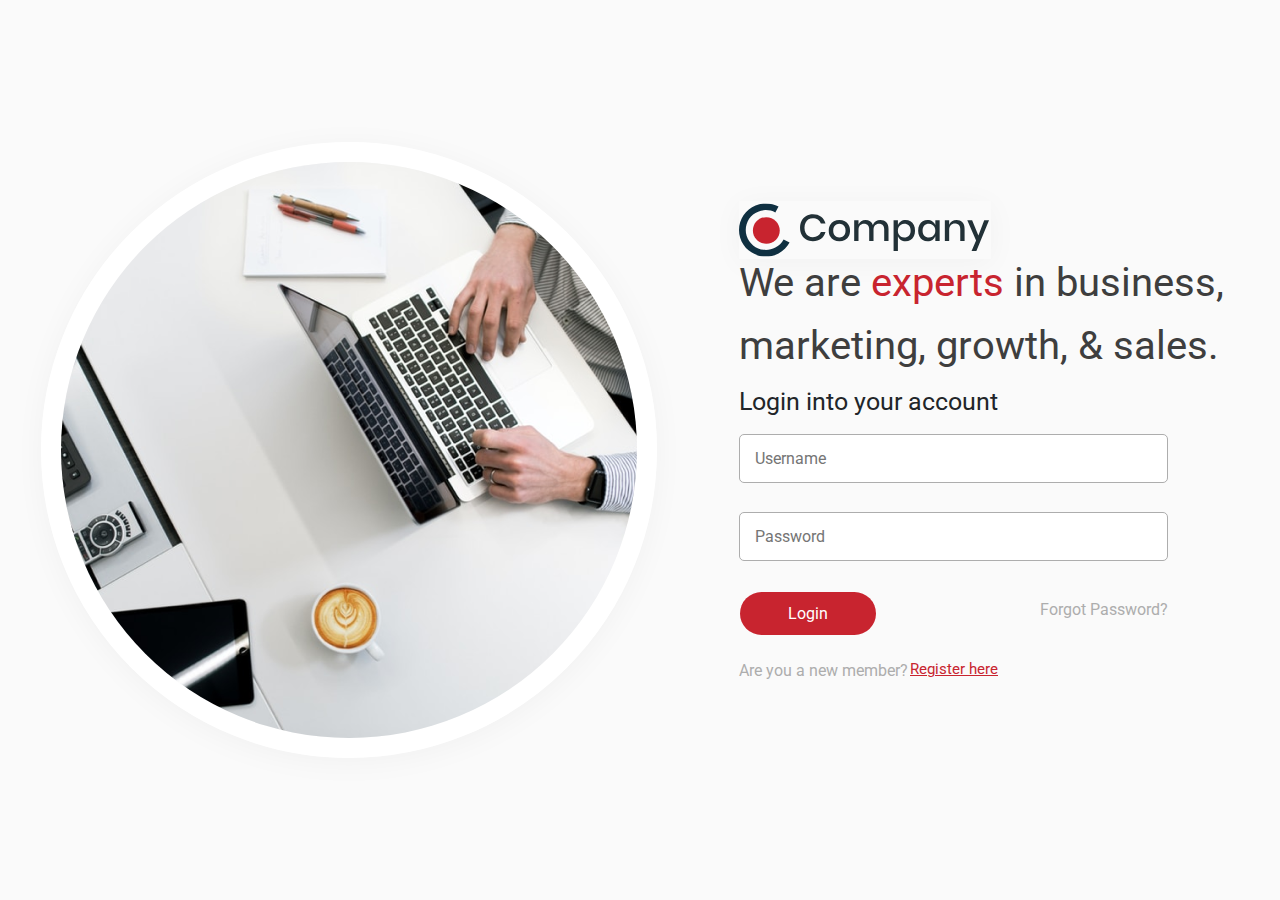
==== HTML Training Assignment/index.html @ 4a42f232 "few changes" ====
<!DOCTYPE html>
<html lang="en">
<head>
    <meta charset="UTF-8">
    <meta http-equiv="X-UA-Compatible" content="IE=edge">
    <meta name="viewport" content="width=device-width, initial-scale=1.0">
    <title>Login</title>
    <link rel="stylesheet" href="./css/bootstrap.min.css">
    <link rel="stylesheet" href="./css/style.css">
</head>
<body>
    <div class="landing_page">
    <section class="hero">
        <img src="./images/hero-image.png" alt="hero_image"  class="hero_image">
    </section>
    <section class="info">
        <div class="desc">
            <!-- <header class="heading_wrapper"> -->
                <img src="./images/header-logo.svg" alt="header logo" class="header_image">
                <div class="header_desc">
                    <p class="line">We are <span>experts</span> in business, </p>
                    <p class="line">marketing, growth, & sales.</p>
                </div>
                <p>Login into your account</p>
            <!-- </header> -->
        </div>
        <form class="login">
                <input type="text" name="username" placeholder="Username" />
                <input type="password" name="password" placeholder="Password" />
                <div class="button_wrapper">
                    <button type="submit" class="btn btn_login" >Login</button>
                    <p>Forgot Password?</p>
                </div> 
            <div class="register">
                <p>Are you a new member?</p>
                <a href="#">Register here</a>
            </div>
        </form>
    </section>
</div>
</body>
</html>
---- HTML Training Assignment/css/style.css ----
@import url('https://fonts.googleapis.com/css2?family=Roboto:wght@300;400;500;900&display=swap');

* {
    margin: 0;
    padding: 0;
    box-sizing: border-box;
    font-family: 'Roboto', sans-serif;
    }

body {
    background: #FAFAFA 0% 0% no-repeat padding-box;
    opacity: 1;
    min-height: 100vh;
    display: flex;
    justify-content: center;
    align-items: center;
}

img {
    cursor: pointer;
}

.landing_page {
    max-width: 1560px;
    min-height: 720px;
    display: flex;
    justify-content: space-around;
    align-items: center;
    flex:1;
}

.hero_image {
    box-shadow: 0px 4px 31px #0000000A;
    border: 20px solid #FFFFFF;
    opacity: 1;
    border-radius: 50%;
}

.info {
    display: flex;
    flex-direction: column;
    width: 500px;
}

.info .desc, .info .login {
    height: 50%;
    display: flex;
    flex-direction: column;
    align-items: flex-start;
    justify-content: space-between;
}



.info .desc  .header_image {
    width: 252px;
    height: 58px;
    box-shadow: 0px 4px 31px #0000000A;
}

.info .desc  .header_desc {
    display: flex;
    width: 500px;
    flex-direction: column;
}

.info .desc .header_desc .line {
    font: normal normal 300 40px/47px Roboto;
    font-weight: 400;
    letter-spacing: 0px;
    color: #3E3E3E;
    opacity: 1;
}

.info .desc  .header_desc .line span {
    color: #C8242F;
}

.info .desc p {
    font: normal normal normal 25px/33px Roboto;
}


.info .login  input {
    width: 429px;
    height: 49px;
    background: #FFFFFF 0% 0% no-repeat padding-box;
    border: 1px solid #ADADAD;  
    border-radius: 5px;
    padding-left: 14.5px;
}

.info .login  input[type='text'] {
    margin-bottom: 29px;
}

.info .login .button_wrapper {
    display: flex;
    justify-content: space-between;
    width: 429px;
}

.info .login .button_wrapper .btn_login {
    width: 138px;
    height: 45px;
    background: #C8242F 0% 0% no-repeat padding-box;
    border-radius: 23px;
    margin-top: 30.5px;
    margin-bottom: 23.13px;
    font: normal normal medium 18px/24px Roboto;
letter-spacing: 0px;
color: #FFFFFF;
}

.info .login .button_wrapper p {
    margin-top: auto;
    margin-bottom: auto;
    letter-spacing: 0px;
    color: #ADADAD;
}

.info .login .register {
    display: flex;
}


.info .login .register p {
    letter-spacing: 0px;
    color: #ADADAD;
    padding-right: 2px;
}

.info .login .register a {
    font: normal normal normal 15px/20px Roboto;
    letter-spacing: 0px;
    color: #C8242F;
}

/* Note :
1. change svg background to  #FAFAFA;
*/
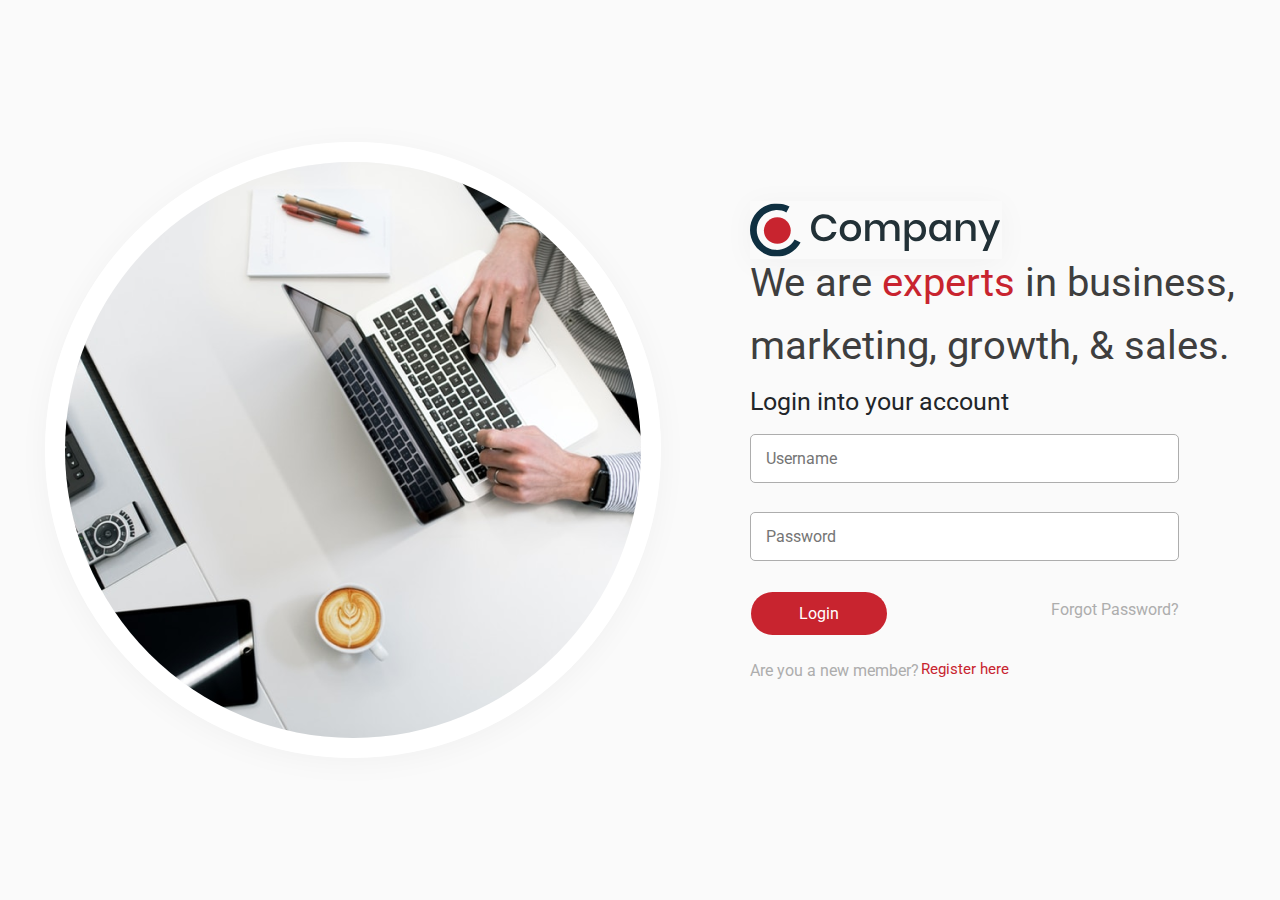
==== commit 353ae496: "login page responsive" ====
--- a/HTML Training Assignment/index.html
+++ b/HTML Training Assignment/index.html
@@ -1,42 +1,50 @@
 <!DOCTYPE html>
 <html lang="en">
-<head>
-    <meta charset="UTF-8">
-    <meta http-equiv="X-UA-Compatible" content="IE=edge">
-    <meta name="viewport" content="width=device-width, initial-scale=1.0">
+  <head>
+    <meta charset="UTF-8" />
+    <meta http-equiv="X-UA-Compatible" content="IE=edge" />
+    <meta name="viewport" content="width=device-width, initial-scale=1.0" />
     <title>Login</title>
-    <link rel="stylesheet" href="./css/bootstrap.min.css">
-    <link rel="stylesheet" href="./css/style.css">
-</head>
-<body>
+    <link rel="stylesheet" href="./css/bootstrap.min.css" />
+    <link rel="stylesheet" href="./css/style.css" />
+  </head>
+  <body>
     <div class="landing_page">
-    <section class="hero">
-        <img src="./images/hero-image.png" alt="hero_image"  class="hero_image">
-    </section>
-    <section class="info">
+      <section class="hero">
+        <img
+          src="./images/hero-image.png"
+          alt="hero_image"
+          class="hero_image"
+        />
+      </section>
+      <section class="info">
         <div class="desc">
-            <!-- <header class="heading_wrapper"> -->
-                <img src="./images/header-logo.svg" alt="header logo" class="header_image">
-                <div class="header_desc">
-                    <p class="line">We are <span>experts</span> in business, </p>
-                    <p class="line">marketing, growth, & sales.</p>
-                </div>
-                <p>Login into your account</p>
-            <!-- </header> -->
+          <!-- <header class="heading_wrapper"> -->
+          <img
+            src="./images/header-logo.svg"
+            alt="header logo"
+            class="img-fluid header_image"
+          />
+          <div class="header_desc">
+            <p class="line">We are <span>experts</span> in business,</p>
+            <p class="line">marketing, growth, & sales.</p>
+          </div>
+          <p>Login into your account</p>
+          <!-- </header> -->
         </div>
         <form class="login">
-                <input type="text" name="username" placeholder="Username" />
-                <input type="password" name="password" placeholder="Password" />
-                <div class="button_wrapper">
-                    <button type="submit" class="btn btn_login" >Login</button>
-                    <p>Forgot Password?</p>
-                </div> 
-            <div class="register">
-                <p>Are you a new member?</p>
-                <a href="#">Register here</a>
-            </div>
+          <input type="text" name="username" placeholder="Username" />
+          <input type="password" name="password" placeholder="Password" />
+          <div class="button_wrapper">
+            <button type="submit" class="btn btn_login">Login</button>
+            <p>Forgot Password?</p>
+          </div>
+          <div class="register">
+            <p>Are you a new member?</p>
+            <a href="#">Register here</a>
+          </div>
         </form>
-    </section>
-</div>
-</body>
-</html>+      </section>
+    </div>
+  </body>
+</html>
--- a/HTML Training Assignment/css/style.css
+++ b/HTML Training Assignment/css/style.css
@@ -1,141 +1,850 @@
-@import url('https://fonts.googleapis.com/css2?family=Roboto:wght@300;400;500;900&display=swap');
+@import url("https://fonts.googleapis.com/css2?family=Roboto:wght@300;400;500;900&display=swap");
 
 * {
-    margin: 0;
-    padding: 0;
-    box-sizing: border-box;
-    font-family: 'Roboto', sans-serif;
-    }
+  margin: 0;
+  padding: 0;
+  box-sizing: border-box;
+  font-family: "Roboto", sans-serif;
+}
+
+*::before,
+*::after {
+  box-sizing: border-box;
+}
 
 body {
-    background: #FAFAFA 0% 0% no-repeat padding-box;
-    opacity: 1;
-    min-height: 100vh;
-    display: flex;
+  background: #fafafa 0% 0% no-repeat padding-box;
+  opacity: 1;
+  min-height: 100vh;
+  display: flex;
+  justify-content: center;
+  align-items: center;
+}
+
+img {
+  cursor: pointer;
+}
+
+ul > li {
+  list-style-type: none;
+}
+
+a {
+  text-decoration: none;
+  color: #000000;
+}
+
+.landing_page {
+  max-width: 1560px;
+  min-height: 720px;
+  display: flex;
+  justify-content: space-around;
+  align-items: center;
+  flex-basis: 100%;
+  /* flex: 1; */
+  /* flex-wrap: wrap; */
+}
+
+.hero_image {
+  box-shadow: 0px 4px 31px #0000000a;
+  border: 20px solid #ffffff;
+  opacity: 1;
+  border-radius: 50%;
+}
+
+.info {
+  display: flex;
+  flex-direction: column;
+  width: fit-content;
+}
+
+.info .desc,
+.info .login {
+  height: 50%;
+  display: flex;
+  flex-direction: column;
+  align-items: flex-start;
+  justify-content: space-between;
+}
+
+.info .desc .header_image {
+  width: 252px;
+  height: 58px;
+  box-shadow: 0px 4px 31px #0000000a;
+}
+
+.info .desc .header_desc {
+  display: flex;
+  width: fit-content;
+  flex-direction: column;
+}
+
+.info .desc .header_desc .line {
+  font: normal normal 300 40px/47px Roboto;
+  font-weight: 400;
+  letter-spacing: 0px;
+  color: #3e3e3e;
+  opacity: 1;
+}
+
+.info .desc .header_desc .line span {
+  color: #c8242f;
+}
+
+.info .desc p {
+  font: normal normal normal 25px/33px Roboto;
+}
+
+.info .login input {
+  width: 429px;
+  height: 49px;
+  background: #ffffff 0% 0% no-repeat padding-box;
+  border: 1px solid #adadad;
+  border-radius: 5px;
+  padding-left: 14.5px;
+}
+
+.info .login input[type="text"] {
+  margin-bottom: 29px;
+}
+
+.info .login .button_wrapper {
+  display: flex;
+  justify-content: space-between;
+  width: 429px;
+}
+
+.info .login .button_wrapper .btn_login {
+  width: 138px;
+  height: 45px;
+  background: #c8242f 0% 0% no-repeat padding-box;
+  border-radius: 23px;
+  margin-top: 30.5px;
+  margin-bottom: 23.13px;
+  font: normal normal medium 18px/24px Roboto;
+  letter-spacing: 0px;
+  color: #ffffff;
+}
+
+.info .login .button_wrapper p {
+  margin-top: auto;
+  margin-bottom: auto;
+  letter-spacing: 0px;
+  color: #adadad;
+}
+
+.info .login .register {
+  display: flex;
+}
+
+.info .login .register p {
+  letter-spacing: 0px;
+  color: #adadad;
+  padding-right: 2px;
+}
+
+.info .login .register a {
+  font: normal normal normal 15px/20px Roboto;
+  letter-spacing: 0px;
+  color: #c8242f;
+}
+
+/* MEDIA QUERY */
+@media screen and (width<=1160px) {
+  .hero_image {
+    width: 476px;
+  }
+
+  .header_image {
+    width: 200px;
+  }
+  .info .desc .header_desc .line {
+    font-size: 30px;
+  }
+  .info .login input,
+  .info .login .button_wrapper {
+    width: 390px;
+  }
+}
+
+@media screen and (696px<=width<895px) {
+  .hero_image {
+    width: 376px;
+  }
+
+  .info .desc .header_image {
+    width: 100px;
+  }
+
+  .info .desc .header_desc .line,
+  .info .desc .header_desc > p {
+    font-size: 22px;
+    line-height: 1;
+  }
+
+  .info .login input,
+  .info .login .button_wrapper {
+    width: 290px;
+  }
+}
+
+@media screen and (width<696px) {
+  .landing_page {
+    margin-top: 8px;
+    flex-direction: column;
     justify-content: center;
     align-items: center;
-}
-
-img {
-    cursor: pointer;
-}
-
-.landing_page {
-    max-width: 1560px;
-    min-height: 720px;
-    display: flex;
-    justify-content: space-around;
+    gap: 16px;
+  }
+  .hero_image {
+    width: 276px;
+  }
+  .info .desc .header_image {
+    width: 100px;
+  }
+  .info .desc {
+    justify-content: center;
     align-items: center;
-    flex:1;
-}
-
-.hero_image {
-    box-shadow: 0px 4px 31px #0000000A;
-    border: 20px solid #FFFFFF;
-    opacity: 1;
-    border-radius: 50%;
-}
-
-.info {
-    display: flex;
-    flex-direction: column;
-    width: 500px;
-}
-
-.info .desc, .info .login {
-    height: 50%;
-    display: flex;
-    flex-direction: column;
-    align-items: flex-start;
-    justify-content: space-between;
-}
-
-
-
-.info .desc  .header_image {
-    width: 252px;
-    height: 58px;
-    box-shadow: 0px 4px 31px #0000000A;
-}
-
-.info .desc  .header_desc {
-    display: flex;
-    width: 500px;
-    flex-direction: column;
-}
-
-.info .desc .header_desc .line {
-    font: normal normal 300 40px/47px Roboto;
-    font-weight: 400;
-    letter-spacing: 0px;
-    color: #3E3E3E;
-    opacity: 1;
-}
-
-.info .desc  .header_desc .line span {
-    color: #C8242F;
-}
-
-.info .desc p {
-    font: normal normal normal 25px/33px Roboto;
-}
-
-
-.info .login  input {
-    width: 429px;
-    height: 49px;
-    background: #FFFFFF 0% 0% no-repeat padding-box;
-    border: 1px solid #ADADAD;  
-    border-radius: 5px;
-    padding-left: 14.5px;
-}
-
-.info .login  input[type='text'] {
-    margin-bottom: 29px;
-}
-
-.info .login .button_wrapper {
-    display: flex;
-    justify-content: space-between;
-    width: 429px;
-}
-
-.info .login .button_wrapper .btn_login {
-    width: 138px;
-    height: 45px;
-    background: #C8242F 0% 0% no-repeat padding-box;
-    border-radius: 23px;
-    margin-top: 30.5px;
-    margin-bottom: 23.13px;
-    font: normal normal medium 18px/24px Roboto;
-letter-spacing: 0px;
-color: #FFFFFF;
-}
-
-.info .login .button_wrapper p {
-    margin-top: auto;
-    margin-bottom: auto;
-    letter-spacing: 0px;
-    color: #ADADAD;
-}
-
-.info .login .register {
-    display: flex;
-}
-
-
-.info .login .register p {
-    letter-spacing: 0px;
-    color: #ADADAD;
-    padding-right: 2px;
-}
-
-.info .login .register a {
-    font: normal normal normal 15px/20px Roboto;
-    letter-spacing: 0px;
-    color: #C8242F;
-}
-
-/* Note :
-1. change svg background to  #FAFAFA;
-*/
+  }
+  .info .desc .header_desc .line,
+  .info .desc .header_desc > p {
+    font-size: 22px;
+    line-height: 1;
+  }
+  .info .login input,
+  .info .login .button_wrapper {
+    width: 290px;
+  }
+}
+
+/* CSS3 - dashboard.html */
+.dashboard_page {
+  display: grid;
+  grid-template-columns: 242px auto;
+  background-color: #ffffff;
+  column-gap: 25px;
+  max-width: 1560px;
+  margin: auto;
+}
+
+.dashboard_page .nav {
+  grid-column: auto / span 2;
+  display: flex;
+  justify-content: space-between;
+  height: 80px;
+  background-color: #ffffff;
+  /* border: 1px solid red; */
+}
+/* 
+.dashboard_page .nav > * {
+    border: 1px solid blue;
+} */
+
+.dashboard_page .nav .nav_left {
+  display: flex;
+  justify-content: space-around;
+  align-items: center;
+  width: 242px;
+}
+
+.dashboard_page .nav .nav_left .img_menubar {
+  width: 24px;
+  height: 24px;
+}
+
+.dashboard_page .nav .nav_left .img_header_logo {
+  width: 142px;
+  height: 30px;
+}
+
+.dashboard_page .nav .nav_middle {
+  display: flex;
+  flex: 8 0 auto;
+  justify-content: space-between;
+  align-items: center;
+  padding-left: 31.67px;
+  padding-right: 21.06px;
+}
+
+.dashboard_page .nav .nav_middle .img_search {
+  width: 24px;
+  height: 24px;
+}
+
+.dashboard_page .nav .nav_middle .searchbox {
+  font: normal normal normal 16px/21px Roboto;
+  letter-spacing: 0px;
+  color: #000000;
+  margin-left: 4px;
+  border: none;
+  outline: none;
+}
+
+.dashboard_page .nav .nav_middle .img_alert {
+  width: 24px;
+  height: 24px;
+}
+
+.dashboard_page .nav .nav_right {
+  display: flex;
+  flex: 1 0 auto;
+  justify-content: center;
+  align-items: center;
+}
+
+.nav_right > * {
+  padding-right: 8px;
+}
+
+.dashboard_page .nav .nav_right p {
+  font: normal normal normal 16px/21px Roboto;
+  letter-spacing: 0px;
+  align-self: baseline;
+  margin-top: auto;
+  margin-bottom: auto;
+  color: #000000;
+}
+
+/* Sidebar css */
+.dashboard_page .sidebar {
+  margin-left: 30px;
+}
+
+.dashboard_page .sidebar .sidebar_item p img {
+  width: 15px;
+  height: 15px;
+  margin-right: 12px;
+}
+
+.dashboard_page .sidebar .sidebar_item p {
+  font: normal normal normal 16px/21px Roboto;
+  letter-spacing: 0px;
+  color: #3e3e3e;
+  width: 183px;
+  height: 43px;
+  display: flex;
+  align-items: center;
+  padding-left: 14px;
+}
+
+.dashboard_page .sidebar .sidebar_item_1 {
+  background-color: #fff3f4;
+  border-radius: 5px;
+  font: normal normal normal 16px/21px Roboto;
+  letter-spacing: 0px;
+  cursor: pointer;
+}
+
+.dashboard_page .sidebar .sidebar_item_1 > p {
+  color: #c8242f;
+}
+
+/* dashboard_content css */
+.dashboard_page .dashboard_content {
+  display: flex;
+  flex-direction: column;
+  background: #fafafa 0% 0% no-repeat padding-box;
+  padding-left: 52px;
+}
+
+.dashboard_page .dashboard_content > * {
+  padding: 15.75px 0;
+}
+
+.dashboard_page .dashboard_content .dashboard_header h3 {
+  font: normal normal medium 30px/39px Roboto;
+  letter-spacing: 0px;
+  color: #000000;
+}
+
+/* sales-cards css */
+.dashboard_page .dashboard_content .sales_cards {
+  display: grid;
+  grid-template-columns: repeat(5, 1fr);
+  /* grid-column-gap: 16px; */
+}
+
+.dashboard_page .dashboard_content .sales_cards .card_item {
+  display: flex;
+  justify-content: space-evenly;
+  align-items: center;
+  background: #ffffff 0% 0% no-repeat padding-box;
+  border-radius: 5px;
+  margin: 0 15px;
+
+  width: 219px;
+  height: 116px;
+}
+
+.dashboard_page .dashboard_content .sales_cards .card_item_1 {
+  margin-left: 0;
+}
+
+.dashboard_page .dashboard_content .sales_cards .div_right .number_of_products {
+  font: normal normal medium 25px/33px Roboto;
+  font-size: 25px;
+  font-weight: 500;
+  letter-spacing: 0px;
+  width: 57px;
+  height: 33px;
+  text-align: left;
+  letter-spacing: 0px;
+  color: #3e3e3e;
+}
+
+.dashboard_page .dashboard_content .sales_cards .card_item img {
+  width: 33px;
+  height: 33px;
+}
+
+/* graph css */
+.dashboard_page .charts {
+  display: flex;
+  justify-content: space-between;
+  align-items: center;
+}
+
+.dashboard_page .charts .chart-item-1 {
+  display: flex;
+  flex-direction: column;
+  justify-content: space-between;
+  align-items: center;
+  width: 802px;
+  height: 400px;
+  background: #ffffff 0% 0% no-repeat padding-box;
+  border-radius: 5px;
+}
+
+.dashboard_page .charts .chart-item-1 .sale_wrapper {
+  width: 802px;
+  display: flex;
+  flex-direction: row;
+  justify-content: space-between;
+  align-items: center;
+  margin-top: 23px;
+}
+
+.dashboard_page .charts .chart-item-1 .sale_wrapper {
+  margin-left: 29px;
+}
+
+.dashboard_page .charts .chart-item-1 .sale_wrapper .list_items {
+  display: flex;
+  gap: 2.42px;
+  font: normal normal normal 12px/16px Roboto;
+  margin-right: 29px;
+}
+
+.dashboard_page .charts .chart-item-1 .sale_wrapper .list_items .active > a {
+  border-bottom: 1px solid #c8242f;
+  padding-bottom: 2px;
+  letter-spacing: 0px;
+  color: #c8242f;
+}
+
+.dashboard_page .charts .chart-item-2 {
+  display: flex;
+  flex-direction: column;
+  width: 385px;
+  height: 398px;
+  background: #ffffff 0% 0% no-repeat padding-box;
+  border-radius: 5px;
+}
+
+.dashboard_page .charts .chart-item-2 h4 {
+  margin-left: 29px;
+  margin-top: 21.5px;
+}
+
+.dashboard_page .charts .chart-item-2 .countries {
+  display: grid;
+  grid-template-columns: repeat(2, 1fr);
+  width: max-content;
+  row-gap: 18px;
+  column-gap: 26px;
+}
+
+.dashboard_page .charts .chart-item-2 .countries .country {
+  display: flex;
+  align-items: center;
+}
+
+.dashboard_page .charts .chart-item-2 .img_piegraph {
+  height: 237px;
+  width: 254px;
+  margin-left: 89px;
+}
+
+.dashboard_page .charts .chart-item-2 .countries .country .color {
+  width: 18px;
+  height: 18px;
+  border-radius: 50%;
+  margin-right: 9px;
+}
+.dashboard_page .charts .chart-item-2 .countries .country .color_1 {
+  background-color: #c8242f;
+}
+.dashboard_page .charts .chart-item-2 .countries .country .color_2 {
+  background-color: #a2b86c;
+}
+.dashboard_page .charts .chart-item-2 .countries .country .color_3 {
+  background-color: #f16c20;
+}
+.dashboard_page .charts .chart-item-2 .countries .country .color_4 {
+  background-color: #ebc844;
+}
+
+.dashboard_page .dashboard_content .invoice {
+  background-color: #ffffff;
+}
+
+.dashboard_page .dashboard_content .invoice .heading {
+  display: flex;
+  justify-content: space-between;
+  padding-left: 29px;
+  padding-right: 29px;
+}
+
+.invoice .table-responsive {
+  overflow-x: scroll !important;
+}
+
+.dashboard_page .dashboard_content .invoice .heading h4 {
+  font: normal normal medium 22px/29px Roboto;
+  letter-spacing: 0px;
+  color: #3e3e3e;
+}
+
+.dashboard_page .dashboard_content .invoice .heading p a {
+  font: normal normal normal 12px/16px Roboto;
+  letter-spacing: 0px;
+  color: #c8242f;
+}
+
+.dashboard_page .dashboard_content .invoice .table-responsive {
+  padding-left: 40px;
+  padding-right: 40px;
+}
+
+.dashboard_page .dashboard_content .table th {
+  font: normal normal normal 15px/20px Roboto;
+  letter-spacing: 1.5px;
+  color: #adadad;
+}
+
+.dashboard_page
+  .dashboard_content
+  .invoice
+  .table-responsive
+  .table
+  tbody
+  tr
+  td {
+  font: normal normal normal 15px/20px Roboto;
+  letter-spacing: 0px;
+  color: #3e3e3e;
+}
+
+.dashboard_page .dashboard_content .table tbody tr td .text-success {
+  background-color: #ebffef;
+  border-radius: 5px;
+  padding-left: 8px;
+  padding-right: 8px;
+}
+
+.dashboard_page .dashboard_content .table tbody tr td .text-danger {
+  background-color: #fff5f5;
+  border-radius: 5px;
+  padding-left: 8px;
+  padding-right: 8px;
+}
+
+.dashboard_page .dashboard_content .table tbody tr td .text-secondary {
+  background-color: #f8f8f8;
+  border-radius: 5px;
+  padding-left: 8px;
+  padding-right: 8px;
+}
+
+/* Media Query */
+
+/* Innerpage form */
+.did-floating-label-content {
+  position: relative;
+  margin-bottom: 20px;
+}
+.did-floating-label {
+  font-size: 13px;
+  font-weight: normal;
+  position: absolute;
+  pointer-events: none;
+  left: 15px;
+  top: 11px;
+  padding: 0 5px;
+  background: #fff;
+}
+
+.did-floating-input:not(:placeholder-shown) ~ .did-floating-label {
+  top: -8px;
+  font-size: 13px;
+}
+
+.analysis {
+  background: #fafafa 0% 0% no-repeat padding-box;
+  padding: 0 50px;
+  width: 1218px;
+  height: 1749px;
+}
+
+.analysis header h3 {
+  font: normal normal medium 30px/39px Roboto;
+  letter-spacing: 0px;
+  color: #000000;
+  padding-top: 40.75px;
+}
+
+/* 
+.analysis .form_wrapper {
+  margin: 22px 0;
+  background: #ffffff 0% 0% no-repeat padding-box;
+  border-radius: 5px;
+}
+
+.analysis .form_wrapper .part {
+  padding: 22.52px 29px;
+}
+
+.part > * {
+  margin: 10px 0;
+}
+
+.part_heading {
+  font: normal normal medium 22px/29px Roboto;
+  letter-spacing: 0px;
+  color: #3e3e3e;
+  font-weight: bold;
+}
+
+.analysis .form_wrapper .part .col .part_1_text {
+  height: 49px;
+} */
+
+.part > * {
+  margin: 10px 0;
+}
+
+.analysis .form_wrapper {
+  background: #ffffff 0% 0% no-repeat padding-box;
+  border-radius: 5px;
+}
+
+.analysis .form_wrapper .part {
+  padding: 22.52px 29px;
+}
+
+.analysis .form_wrapper .part_1 {
+  display: flex;
+  flex-direction: column;
+}
+
+.part h4,
+.part-10 h5 {
+  font: normal normal medium 22px/29px Roboto;
+  letter-spacing: 0px;
+  color: #3e3e3e;
+}
+
+.part .ip_text,
+.part .ip_dropdown {
+  height: 49px;
+  border: 1px solid #adadad;
+  border-radius: 5px;
+  padding-left: 12px;
+}
+
+.part_1 .ip_textarea {
+  height: 130px;
+  /* UI Properties */
+  border: 1px solid #adadad;
+  padding-left: 12px;
+  padding-top: 12px;
+  border-radius: 5px;
+}
+
+.part-3 input[type="password"]:disabled {
+  font-size: 36px;
+}
+
+.part-4 .validate_desgination {
+  font: normal normal normal 12px/16px Roboto;
+  letter-spacing: 0px;
+  color: #ff3b3b;
+  padding: 4px;
+}
+
+.part-4 .validate_username {
+  font: normal normal normal 12px/16px Roboto;
+  padding: 4px;
+  letter-spacing: 0px;
+  color: #adadad;
+}
+
+.part-4 .form-control:disabled,
+.part-4 .form-select:disabled {
+  background-color: #ffffff;
+}
+
+.part-5 #file-upload {
+  display: none;
+}
+
+.part-5 .file_select {
+  display: flex;
+  align-items: center;
+  gap: 19px;
+}
+
+.part-5 .custom-file-upload {
+  width: 124px;
+  height: 36px;
+  border: 1px solid #c8242f;
+  border-radius: 18px;
+  display: flex;
+  justify-content: center;
+  align-items: center;
+  cursor: pointer;
+  color: #c8242f;
+  gap: 4px;
+}
+
+.part-5 .file_status {
+  font: normal normal normal 12px/16px Roboto;
+  letter-spacing: 0px;
+  color: #adadad;
+}
+
+.part-6 .rd_btn {
+  font: normal normal normal 15px/20px Roboto;
+  letter-spacing: 0px;
+  color: #3e3e3e;
+}
+
+.part-6 .rd_btn:nth-child(3),
+.part-7 .chk_btn:nth-child(3) {
+  margin-left: 50px;
+}
+
+.part-8 .row-1 {
+  margin-bottom: 25px;
+}
+
+.part-8 .col {
+  display: flex;
+  justify-content: flex-start;
+  align-items: center;
+  height: 44px;
+  /* UI Properties */
+  border: 1px solid #ff3535;
+  color: #ff3535;
+  border-radius: 5px;
+  margin-right: 33px;
+}
+
+.part-8 img {
+  width: 18px;
+}
+
+.part-8 .row-1 .col:nth-child(2) {
+  border: 1px solid #00b9e1;
+  color: #00b9e1;
+}
+
+.part-8 .row-2 .col:first-child {
+  border: 1px solid #ffa800;
+  color: #ffa800;
+}
+
+.part-8 .row-2 .col:nth-child(2) {
+  border: 1px solid #00af27;
+  color: #00af27;
+}
+
+.part-9 .btn_primary {
+  width: 124px;
+  height: 45px;
+  background: #c8242f 0% 0% no-repeat padding-box;
+  border-radius: 23px;
+
+  font: normal normal medium 18px/24px Roboto;
+  letter-spacing: 0px;
+  color: #ffffff;
+}
+
+.part-9 .btn_primary_outline {
+  width: 145px;
+  height: 44px;
+  border: 1px solid #c8242f;
+  border-radius: 22px;
+  color: #c8242f;
+  font-weight: 500;
+
+  margin-left: 25px;
+}
+
+.part-10 .tab_menu {
+  display: flex;
+  gap: 20px;
+}
+
+.tab {
+  padding-bottom: 10px;
+}
+
+.part-10 .tab_menu .tab.active_tab {
+  border-bottom: 2px solid #c8242f;
+  color: #c8242f;
+  width: 60px;
+  text-align: center;
+}
+
+.part-10 hr {
+  position: relative;
+  bottom: 10px;
+}
+
+.inner_page .sidebar .sidebar_item_1 p {
+  font: normal normal normal 16px/21px Roboto;
+  letter-spacing: 0px;
+  color: #3e3e3e;
+  width: 183px;
+  height: 43px;
+  display: flex;
+  align-items: center;
+  padding-left: 14px;
+}
+
+.inner_page .sidebar .sidebar_item {
+  background-color: inherit;
+}
+
+.inner_page .sidebar .sidebar_item_2 {
+  background-color: #fff3f4;
+  border-radius: 5px;
+  font: normal normal normal 16px/21px Roboto;
+  letter-spacing: 0px;
+  cursor: pointer;
+}
+
+.inner_page .sidebar .sidebar_item_2 > p {
+  color: #c8242f;
+}
+
+.inner_page .sidebar .sidebar_item_1 p img {
+  filter: invert(24%) sepia(7%) saturate(94%) hue-rotate(314deg) brightness(88%)
+    contrast(90%);
+}
+
+.inner_page .sidebar .sidebar_item_2 p img {
+  filter: invert(22%) sepia(61%) saturate(3304%) hue-rotate(340deg)
+    brightness(87%) contrast(97%);
+}
